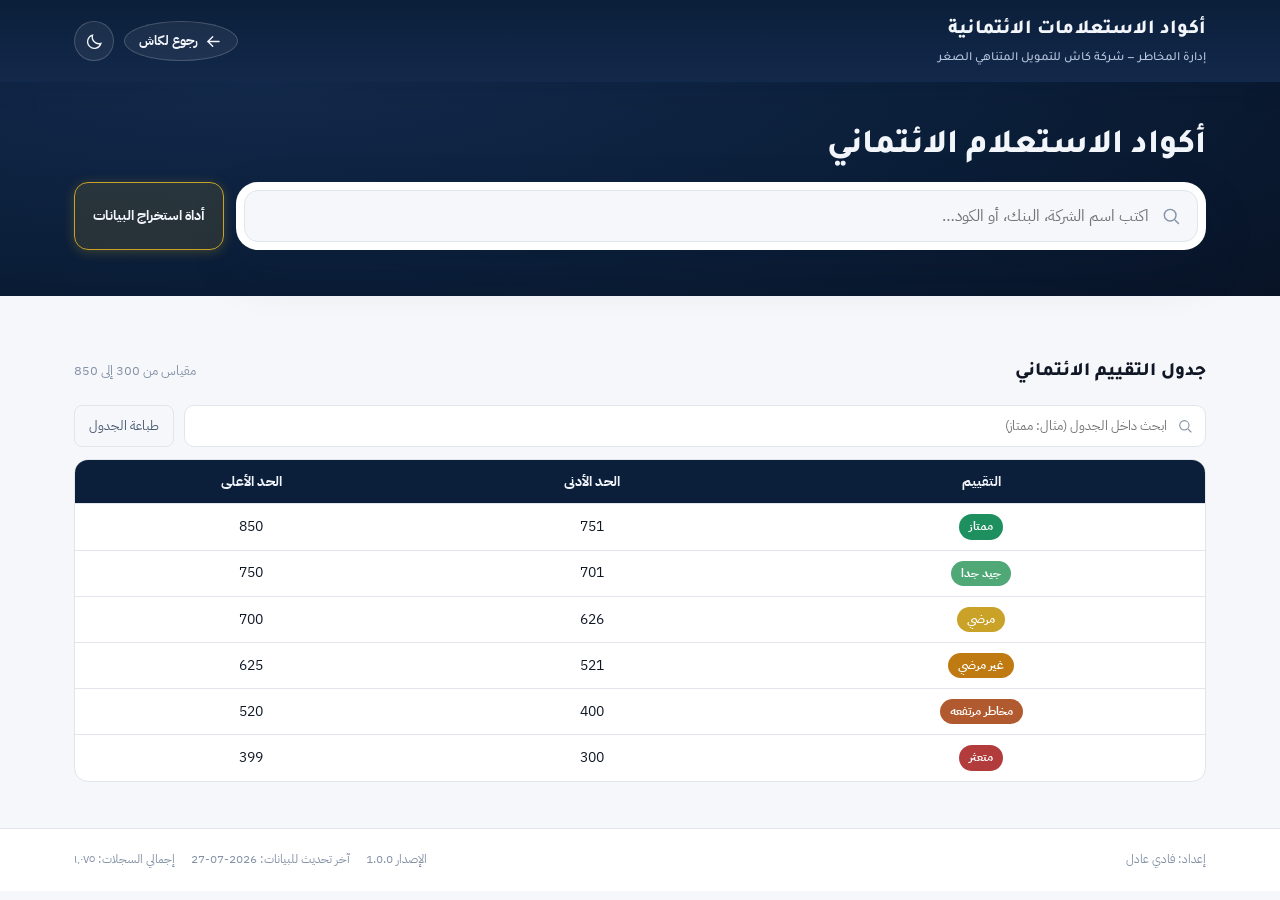
==== iscore/index.html @ 67516423 "Add files via upload" ====
<!DOCTYPE html>
<html lang="ar" dir="rtl">
<head>
<meta charset="UTF-8">
<meta name="viewport" content="width=device-width, initial-scale=1">
<title>أكواد الاستعلامات الائتمانية — إدارة المخاطر | كاش للتمويل متناهي الصغر</title>
<meta name="description" content="نظام مرجعي داخلي للبحث الفوري عن أكواد الاستعلام الائتماني للبنوك والشركات والمؤسسات المالية.">
<meta name="theme-color" content="#0b1f3a">
<link rel="manifest" href="manifest.json">
<link rel="icon" href="assets/icons/icon-192.png">
<link rel="apple-touch-icon" href="assets/icons/icon-192.png">
<link rel="preconnect" href="https://fonts.googleapis.com">
<link href="https://fonts.googleapis.com/css2?family=Tajawal:wght@700;800&family=IBM+Plex+Sans+Arabic:wght@400;500;600;700&display=swap" rel="stylesheet">
<link rel="stylesheet" href="assets/css/styles.css">
</head>
<body>

<header class="topbar">
  <div class="topbar-inner">
    <div class="brand">
      <span class="brand-title">أكواد الاستعلامات الائتمانية</span>
      <span class="brand-sub">إدارة المخاطر — شركة كاش للتمويل المتناهي الصغر</span>
    </div>
    <div class="topbar-actions">
      <a href="../index.html" class="icon-btn" id="back-to-cash" title="العودة إلى نظام كاش" aria-label="العودة إلى نظام كاش" style="width:auto;padding:0 14px;display:flex;align-items:center;gap:6px;text-decoration:none;font-size:13px;font-weight:700;color:inherit;white-space:nowrap">
        <svg viewBox="0 0 24 24" fill="none" stroke="currentColor" stroke-width="1.8" stroke-linecap="round" stroke-linejoin="round"><path d="M19 12H5"/><path d="M11 18l-6-6 6-6"/></svg>
        <span>رجوع لكاش</span>
      </a>
      <button class="icon-btn" id="theme-toggle" aria-label="تبديل الوضع الليلي/النهاري"></button>
    </div>
  </div>
</header>

<section class="hero">
  <div class="hero-inner">
    <h1>أكواد الاستعلام الائتماني</h1>

    <div style="display:flex;gap:12px;align-items:stretch;flex-wrap:wrap">
      <div class="search-shell" style="flex:1;min-width:260px">
        <div class="search-box">
          <svg viewBox="0 0 24 24" fill="none" stroke="currentColor" stroke-width="1.7"><circle cx="11" cy="11" r="7"/><path d="M21 21l-4-4" stroke-linecap="round"/></svg>
          <input id="search-input" type="text" placeholder="اكتب اسم الشركة، البنك، أو الكود…" autocomplete="off" aria-label="بحث">
        </div>
        <div class="search-meta" style="display:none">
          <span><b id="result-count">0</b> نتيجة · <span id="search-time">0</span> مللي ثانية</span>
        </div>
      </div>
      <a href="tools/extractor.html" class="extract-btn" style="display:flex;align-items:center;gap:8px;padding:0 18px;border-radius:14px;border:1px solid var(--gold-500);background:rgba(201,162,39,.14);color:#f2f5fa;text-decoration:none;font-weight:700;font-size:14px;white-space:nowrap;box-shadow:0 2px 12px rgba(201,162,39,.28)">أداة استخراج البيانات</a>
    </div>

    <div class="filters" id="category-chips" style="display:none"></div>
  </div>
</section>

<main class="container">

  <div style="display:none">
    <div id="total-records"></div>
    <div id="last-update"></div>
    <div class="history-row" id="history-row"></div>
    <button id="clear-history"></button>
  </div>

  <section class="section" id="results-section">
    <div class="results-list" id="results-list"></div>
  </section>

  <section class="section" id="rating-section">
    <div class="section-head">
      <h2>جدول التقييم الائتماني</h2>
      <span class="hint">مقياس من 300 إلى 850</span>
    </div>

    <div class="meter" style="margin-bottom:22px;display:none">
      <div class="meter-track" id="meter-track"></div>
      <div class="meter-scale" id="meter-scale"></div>
      <div class="meter-legend" id="meter-legend"></div>
    </div>

    <div class="table-tools">
      <div class="table-search">
        <svg viewBox="0 0 24 24" fill="none" stroke="currentColor" stroke-width="1.7"><circle cx="11" cy="11" r="7"/><path d="M21 21l-4-4" stroke-linecap="round"/></svg>
        <input id="rating-search" type="text" placeholder="ابحث داخل الجدول (مثال: ممتاز)">
      </div>
      <button class="mini-btn" onclick="window.print()" title="طباعة" style="padding:9px 14px">طباعة الجدول</button>
    </div>
    <div class="table-wrap">
      <table>
        <thead><tr><th>التقييم</th><th>الحد الأدنى</th><th>الحد الأعلى</th></tr></thead>
        <tbody id="rating-tbody"></tbody>
      </table>
    </div>
  </section>


</main>

<footer>
  <div class="container footer-inner">
    <span>إعداد: فادي عادل</span>
    <div class="footer-meta">
      <span>الإصدار <span id="footer-version">—</span></span>
      <span>آخر تحديث للبيانات: <span id="footer-updated">—</span></span>
      <span>إجمالي السجلات: <span id="footer-total">—</span></span>
    </div>
  </div>
</footer>

<div class="toast-stack" id="toast-stack"></div>
<div class="meter-tooltip" id="meter-tooltip"></div>

<script src="assets/js/app.js"></script>
</body>
</html>
---- iscore/assets/css/styles.css ----
/* ============================================================
   أكواد الاستعلامات الائتمانية — Design tokens
   ============================================================ */
:root{
  --navy-950:#070f1f;
  --navy-900:#0b1f3a;
  --navy-800:#13294b;
  --navy-700:#1d3a63;
  --navy-600:#2c527f;
  --gold-500:#c9a227;
  --gold-400:#e0bc4c;
  --gold-100:#f7ecc9;
  --ink:#0b1f3a;
  --paper:#f6f7fb;
  --paper-raised:#ffffff;
  --line:#e2e5ec;
  --text-1:#101826;
  --text-2:#4c5a70;
  --text-3:#8492a6;
  --ok:#1e8f5f;
  --warn:#c07a12;
  --danger:#b23b3b;
  --radius-sm:8px;
  --radius-md:14px;
  --radius-lg:22px;
  --shadow-1:0 1px 2px rgba(11,31,58,.06),0 1px 1px rgba(11,31,58,.04);
  --shadow-2:0 8px 24px rgba(11,31,58,.10);
  --shadow-3:0 20px 50px rgba(11,31,58,.16);
  --font-display:"Tajawal","Segoe UI",sans-serif;
  --font-body:"IBM Plex Sans Arabic","Segoe UI",sans-serif;
  --duration:180ms;
  color-scheme:light;
}
:root[data-theme="dark"]{
  --paper:#070f1f;
  --paper-raised:#0e1b32;
  --line:#1c2c47;
  --text-1:#eef1f7;
  --text-2:#a9b6cc;
  --text-3:#6d7d99;
  --shadow-1:0 1px 2px rgba(0,0,0,.35);
  --shadow-2:0 8px 24px rgba(0,0,0,.45);
  --shadow-3:0 20px 60px rgba(0,0,0,.55);
  color-scheme:dark;
}

*,*::before,*::after{box-sizing:border-box}
html{scroll-behavior:smooth}
body{
  margin:0;
  background:var(--paper);
  color:var(--text-1);
  font-family:var(--font-body);
  line-height:1.6;
  direction:rtl;
  transition:background var(--duration),color var(--duration);
}
h1,h2,h3,.brand,.stat-value{font-family:var(--font-display)}
button{font-family:inherit}
a{color:inherit}
.container{max-width:1180px;margin:0 auto;padding:0 24px}
:focus-visible{outline:2px solid var(--gold-500);outline-offset:2px;border-radius:4px}
::selection{background:var(--gold-100);color:var(--navy-900)}

/* ---------- top bar ---------- */
.topbar{
  position:sticky;top:0;z-index:40;
  background:linear-gradient(180deg,var(--navy-900),var(--navy-800));
  color:#f2f5fa;
  box-shadow:var(--shadow-2);
}
.topbar-inner{
  display:flex;align-items:center;gap:20px;
  padding:14px 24px;max-width:1180px;margin:0 auto;
}
.brand{display:flex;flex-direction:column;gap:2px;flex:1;min-width:0}
.brand-title{font-size:20px;font-weight:800;letter-spacing:.2px;white-space:nowrap;overflow:hidden;text-overflow:ellipsis}
.brand-sub{font-size:12.5px;color:#b9c6dc;font-weight:500}
.topbar-actions{display:flex;align-items:center;gap:10px}
.icon-btn{
  width:40px;height:40px;border-radius:50%;border:1px solid rgba(255,255,255,.18);
  background:rgba(255,255,255,.06);color:#f2f5fa;cursor:pointer;
  display:flex;align-items:center;justify-content:center;transition:background var(--duration),transform var(--duration);
}
.icon-btn:hover{background:rgba(255,255,255,.16);transform:translateY(-1px)}
.icon-btn svg{width:19px;height:19px}

/* ---------- hero / search ---------- */
.hero{
  background:radial-gradient(120% 180% at 20% 0%,var(--navy-800) 0%,var(--navy-900) 45%,var(--navy-950) 100%);
  color:#f2f5fa;padding:38px 0 46px;
}
.hero-inner{max-width:1180px;margin:0 auto;padding:0 24px}
.hero-eyebrow{
  display:inline-flex;align-items:center;gap:8px;
  font-size:12.5px;color:var(--gold-400);font-weight:700;letter-spacing:.4px;
  background:rgba(201,162,39,.1);border:1px solid rgba(201,162,39,.3);
  padding:5px 12px;border-radius:999px;margin-bottom:14px;
}
.hero h1{font-size:clamp(24px,3.4vw,34px);margin:0 0 8px;font-weight:800}
.hero p{margin:0 0 22px;color:#c3cee2;font-size:15px;max-width:640px}

.search-shell{
  background:var(--paper-raised);border-radius:var(--radius-lg);
  box-shadow:var(--shadow-3);padding:8px;
}
.search-box{
  display:flex;align-items:center;gap:10px;
  background:var(--paper);border:1px solid var(--line);border-radius:var(--radius-md);
  padding:12px 16px;transition:border-color var(--duration),box-shadow var(--duration);
}
.search-box:focus-within{border-color:var(--gold-500);box-shadow:0 0 0 4px rgba(201,162,39,.15)}
.search-box svg{width:20px;height:20px;color:var(--text-3);flex-shrink:0}
.search-box input{
  flex:1;border:0;background:transparent;font-size:16px;color:var(--text-1);
  font-family:var(--font-body);min-width:0;
}
.search-box input:focus{outline:none}
.kbd{
  font-size:11px;color:var(--text-3);border:1px solid var(--line);border-radius:6px;
  padding:2px 7px;background:var(--paper-raised);white-space:nowrap;font-family:monospace;
}
.search-meta{display:flex;justify-content:space-between;align-items:center;padding:10px 12px 2px;font-size:12.5px;color:var(--text-3)}
.search-meta b{color:var(--text-2)}

.filters{display:flex;flex-wrap:wrap;gap:8px;margin-top:16px}
.chip{
  border:1px solid rgba(255,255,255,.18);background:rgba(255,255,255,.05);color:#dbe3f0;
  padding:7px 14px;border-radius:999px;font-size:13px;cursor:pointer;
  transition:background var(--duration),border-color var(--duration),color var(--duration);
  font-weight:600;
}
.chip:hover{background:rgba(255,255,255,.12)}
.chip.active{background:var(--gold-500);border-color:var(--gold-500);color:var(--navy-950)}

/* ---------- stats ---------- */
.stats{display:grid;grid-template-columns:repeat(4,1fr);gap:14px;margin:-26px 0 30px;position:relative;z-index:5}
.stat-card{
  background:var(--paper-raised);border:1px solid var(--line);border-radius:var(--radius-md);
  padding:16px 18px;box-shadow:var(--shadow-1);
}
.stat-label{font-size:12px;color:var(--text-3);font-weight:600;margin-bottom:6px}
.stat-value{font-size:24px;font-weight:800;color:var(--navy-900)}
:root[data-theme="dark"] .stat-value{color:var(--gold-400)}

/* ---------- sections ---------- */
.section{padding:8px 0 46px}
.section-head{display:flex;align-items:baseline;justify-content:space-between;gap:12px;margin-bottom:16px;flex-wrap:wrap}
.section-head h2{font-size:19px;margin:0;font-weight:800}
.section-head .hint{font-size:13px;color:var(--text-3)}

/* ---------- results ---------- */
.results-list{display:flex;flex-direction:column;gap:10px}
.result-card{
  background:var(--paper-raised);border:1px solid var(--line);border-radius:var(--radius-md);
  padding:14px 16px;display:flex;align-items:center;gap:14px;box-shadow:var(--shadow-1);
  animation:rise 260ms ease both;
}
@keyframes rise{from{opacity:0;transform:translateY(6px)}to{opacity:1;transform:none}}
.result-badge{
  flex-shrink:0;width:46px;height:46px;border-radius:12px;
  background:linear-gradient(155deg,var(--navy-800),var(--navy-900));
  color:var(--gold-400);display:flex;align-items:center;justify-content:center;
  font-weight:800;font-size:13px;
}
.result-body{flex:1;min-width:0}
.result-name{font-size:15px;font-weight:700;color:var(--text-1);margin-bottom:3px}
.result-meta{display:flex;flex-wrap:wrap;gap:8px 14px;font-size:12.5px;color:var(--text-3)}
.result-code{font-family:"IBM Plex Sans Arabic",monospace;letter-spacing:.5px;color:var(--navy-700)}
:root[data-theme="dark"] .result-code{color:var(--gold-400)}
mark{background:var(--gold-100);color:var(--navy-950);padding:0 2px;border-radius:3px}
:root[data-theme="dark"] mark{background:rgba(224,188,76,.25);color:var(--gold-400)}
.result-actions{display:flex;gap:6px;flex-shrink:0}
.mini-btn{
  border:1px solid var(--line);background:var(--paper);color:var(--text-2);
  border-radius:8px;padding:7px 9px;cursor:pointer;display:flex;align-items:center;
  transition:background var(--duration),color var(--duration);
}
.mini-btn:hover{background:var(--navy-900);color:#fff;border-color:var(--navy-900)}
.mini-btn svg{width:15px;height:15px}

.empty-state{
  text-align:center;padding:56px 20px;color:var(--text-2);
  background:var(--paper-raised);border:1px dashed var(--line);border-radius:var(--radius-md);
}
.empty-state svg{width:52px;height:52px;color:var(--text-3);margin-bottom:12px}
.empty-state h3{margin:0 0 6px;font-size:16px;color:var(--text-1)}
.empty-state p{margin:0;font-size:13.5px}

/* ---------- history ---------- */
.history-row{display:flex;flex-wrap:wrap;gap:8px;align-items:center}
.history-chip{
  font-size:12.5px;background:var(--paper-raised);border:1px solid var(--line);
  padding:6px 12px;border-radius:999px;cursor:pointer;color:var(--text-2);
}
.history-chip:hover{border-color:var(--navy-700);color:var(--navy-700)}
.text-btn{background:none;border:0;color:var(--danger);font-size:12.5px;cursor:pointer;font-weight:600}

/* ---------- credit meter (signature element) ---------- */
.meter{
  background:var(--paper-raised);border:1px solid var(--line);border-radius:var(--radius-lg);
  padding:26px 22px 20px;box-shadow:var(--shadow-1);
}
.meter-track{display:flex;height:54px;border-radius:12px;overflow:hidden;box-shadow:inset 0 0 0 1px var(--line)}
.meter-band{
  position:relative;display:flex;align-items:center;justify-content:center;
  color:#fff;font-size:12.5px;font-weight:700;cursor:default;
  transition:filter var(--duration),flex-grow 240ms ease;
}
.meter-band:hover{filter:brightness(1.08)}
.meter-scale{display:flex;justify-content:space-between;font-size:11px;color:var(--text-3);margin-top:6px;font-family:monospace}
.meter-legend{display:flex;flex-wrap:wrap;gap:16px;margin-top:18px}
.legend-item{display:flex;align-items:center;gap:8px;font-size:12.5px;color:var(--text-2)}
.legend-dot{width:10px;height:10px;border-radius:3px;flex-shrink:0}
.meter-tooltip{
  position:fixed;background:var(--navy-950);color:#fff;padding:8px 12px;border-radius:8px;
  font-size:12.5px;pointer-events:none;box-shadow:var(--shadow-2);z-index:60;opacity:0;transition:opacity 120ms;
  white-space:nowrap;
}
.meter-tooltip.show{opacity:1}

/* ---------- rating table ---------- */
.table-tools{display:flex;gap:10px;margin-bottom:12px;flex-wrap:wrap}
.table-search{
  flex:1;min-width:200px;display:flex;align-items:center;gap:8px;
  border:1px solid var(--line);border-radius:10px;padding:9px 12px;background:var(--paper-raised);
}
.table-search input{border:0;background:transparent;flex:1;font-family:var(--font-body);color:var(--text-1)}
.table-search input:focus{outline:none}
.table-search svg{width:16px;height:16px;color:var(--text-3)}
.table-wrap{
  border:1px solid var(--line);border-radius:var(--radius-md);overflow:auto;max-height:420px;
  background:var(--paper-raised);
}
table{width:100%;border-collapse:collapse;font-size:13.5px}
thead th{
  position:sticky;top:0;background:var(--navy-900);color:#f0f3f9;text-align:center;
  padding:11px 10px;font-weight:700;z-index:2;
}
tbody td{padding:10px;text-align:center;border-top:1px solid var(--line);color:var(--text-1)}
tbody tr:hover{background:var(--paper)}
.rating-pill{padding:3px 10px;border-radius:999px;font-size:12px;font-weight:700;color:#fff;display:inline-block}

/* ---------- about ---------- */
.about-card{
  background:var(--paper-raised);border:1px solid var(--line);border-radius:var(--radius-lg);
  padding:26px;box-shadow:var(--shadow-1);display:grid;grid-template-columns:1fr 1fr;gap:26px;
}
.about-card p{color:var(--text-2);font-size:14px;margin:0 0 10px}
.about-list{list-style:none;margin:0;padding:0;display:flex;flex-direction:column;gap:10px}
.about-list li{display:flex;gap:10px;align-items:flex-start;font-size:13.5px;color:var(--text-2)}
.about-list svg{width:17px;height:17px;color:var(--gold-500);flex-shrink:0;margin-top:2px}

/* ---------- footer ---------- */
footer{border-top:1px solid var(--line);padding:22px 0;background:var(--paper-raised)}
.footer-inner{display:flex;justify-content:space-between;align-items:center;flex-wrap:wrap;gap:8px;font-size:11.5px;color:var(--text-3)}
.footer-meta{display:flex;gap:16px;flex-wrap:wrap}

/* ---------- toast ---------- */
.toast-stack{position:fixed;bottom:22px;left:22px;z-index:100;display:flex;flex-direction:column;gap:8px}
.toast{
  background:var(--navy-950);color:#fff;padding:11px 18px;border-radius:10px;font-size:13px;
  box-shadow:var(--shadow-3);display:flex;align-items:center;gap:8px;animation:toast-in 220ms ease;
}
.toast svg{width:16px;height:16px;color:var(--gold-400)}
@keyframes toast-in{from{opacity:0;transform:translateY(8px)}to{opacity:1;transform:none}}

/* ---------- utility ---------- */
.sr-only{position:absolute;width:1px;height:1px;overflow:hidden;clip:rect(0,0,0,0);white-space:nowrap}
@media print{
  .topbar,.hero,.stats,.section:not(#rating-section),footer,.toast-stack{display:none!important}
}

@media (max-width:860px){
  .stats{grid-template-columns:repeat(2,1fr)}
  .about-card{grid-template-columns:1fr}
}
@media (max-width:640px){
  .brand-title{font-size:17px}
  .hero h1{font-size:22px}
  .stats{grid-template-columns:1fr 1fr}
  .result-card{flex-wrap:wrap}
  .extract-btn{width:100%;min-height:50px;justify-content:center;font-size:15px!important}
}
@media (prefers-reduced-motion:reduce){
  *{animation:none!important;transition:none!important}
}
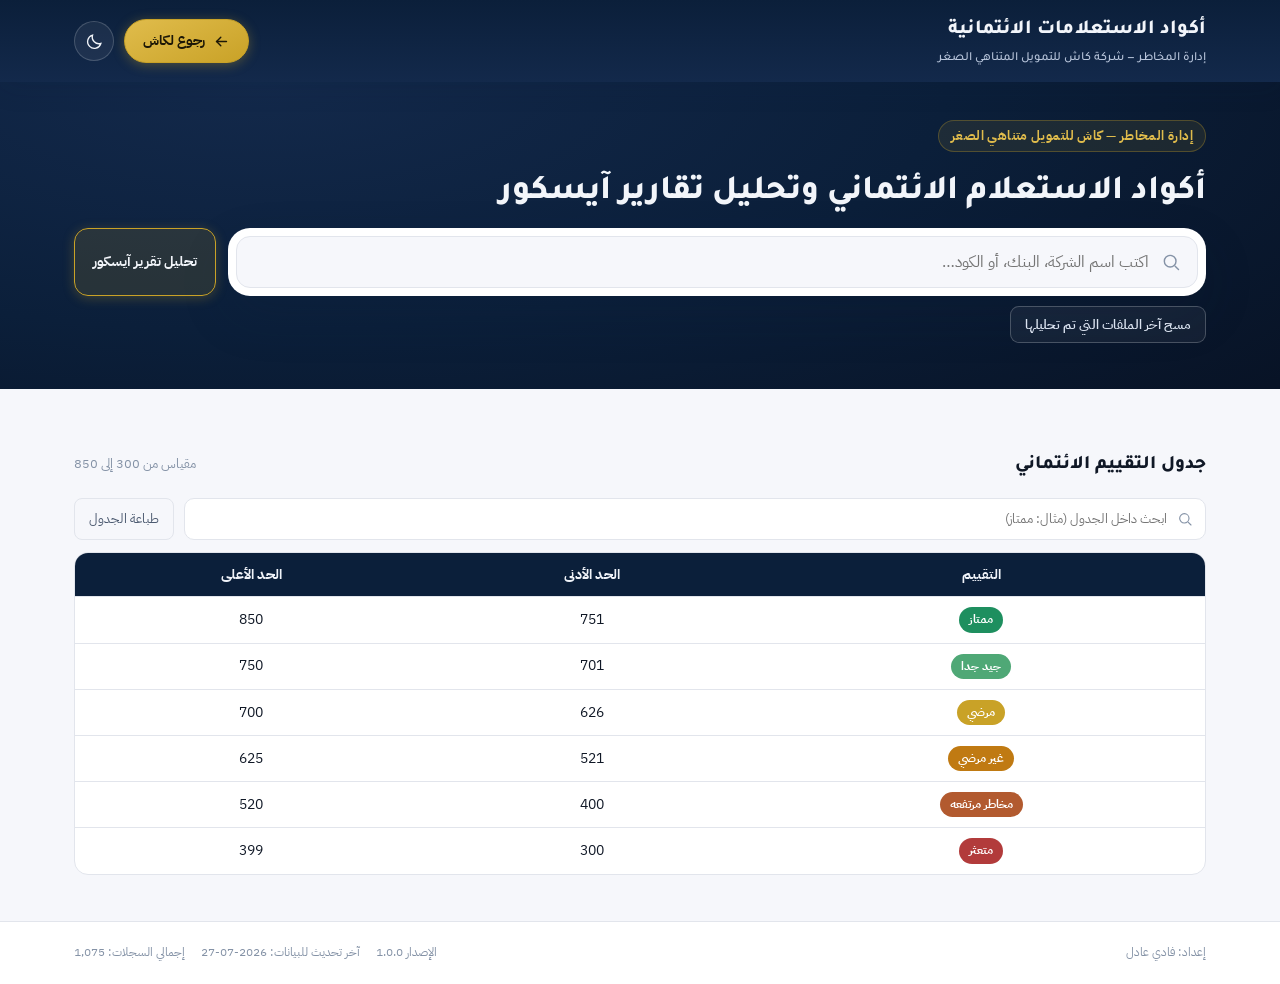
==== commit 38ad37f1: "Add files via upload" ====
--- a/iscore/index.html
+++ b/iscore/index.html
@@ -10,6 +10,7 @@
 <link rel="icon" href="assets/icons/icon-192.png">
 <link rel="apple-touch-icon" href="assets/icons/icon-192.png">
 <link rel="preconnect" href="https://fonts.googleapis.com">
+<link rel="preconnect" href="https://fonts.gstatic.com" crossorigin>
 <link href="https://fonts.googleapis.com/css2?family=Tajawal:wght@700;800&family=IBM+Plex+Sans+Arabic:wght@400;500;600;700&display=swap" rel="stylesheet">
 <link rel="stylesheet" href="assets/css/styles.css">
 </head>
@@ -22,8 +23,8 @@
       <span class="brand-sub">إدارة المخاطر — شركة كاش للتمويل المتناهي الصغر</span>
     </div>
     <div class="topbar-actions">
-      <a href="../index.html" class="icon-btn" id="back-to-cash" title="العودة إلى نظام كاش" aria-label="العودة إلى نظام كاش" style="width:auto;padding:0 14px;display:flex;align-items:center;gap:6px;text-decoration:none;font-size:13px;font-weight:700;color:inherit;white-space:nowrap">
-        <svg viewBox="0 0 24 24" fill="none" stroke="currentColor" stroke-width="1.8" stroke-linecap="round" stroke-linejoin="round"><path d="M19 12H5"/><path d="M11 18l-6-6 6-6"/></svg>
+      <a href="../index.html" class="back-to-cash-btn" id="back-to-cash" title="العودة إلى نظام كاش" aria-label="العودة إلى نظام كاش">
+        <svg viewBox="0 0 24 24" fill="none" stroke="currentColor" stroke-width="2" stroke-linecap="round" stroke-linejoin="round"><path d="M19 12H5"/><path d="M11 18l-6-6 6-6"/></svg>
         <span>رجوع لكاش</span>
       </a>
       <button class="icon-btn" id="theme-toggle" aria-label="تبديل الوضع الليلي/النهاري"></button>
@@ -33,7 +34,8 @@
 
 <section class="hero">
   <div class="hero-inner">
-    <h1>أكواد الاستعلام الائتماني</h1>
+    <span class="hero-eyebrow">إدارة المخاطر — كاش للتمويل متناهي الصغر</span>
+    <h1>أكواد الاستعلام الائتماني وتحليل تقارير آيسكور</h1>
 
     <div style="display:flex;gap:12px;align-items:stretch;flex-wrap:wrap">
       <div class="search-shell" style="flex:1;min-width:260px">
@@ -45,7 +47,10 @@
           <span><b id="result-count">0</b> نتيجة · <span id="search-time">0</span> مللي ثانية</span>
         </div>
       </div>
-      <a href="tools/extractor.html" class="extract-btn" style="display:flex;align-items:center;gap:8px;padding:0 18px;border-radius:14px;border:1px solid var(--gold-500);background:rgba(201,162,39,.14);color:#f2f5fa;text-decoration:none;font-weight:700;font-size:14px;white-space:nowrap;box-shadow:0 2px 12px rgba(201,162,39,.28)">أداة استخراج البيانات</a>
+      <a href="tools/extractor.html" class="extract-btn" style="display:flex;align-items:center;gap:8px;padding:0 18px;border-radius:14px;border:1px solid var(--gold-500);background:rgba(201,162,39,.14);color:#f2f5fa;text-decoration:none;font-weight:700;font-size:14px;white-space:nowrap;box-shadow:0 2px 12px rgba(201,162,39,.28)">تحليل تقرير آيسكور</a>
+    </div>
+    <div style="margin-top:10px">
+      <button type="button" class="clear-history-btn" id="clear-history-btn">مسح آخر الملفات التي تم تحليلها</button>
     </div>
 
     <div class="filters" id="category-chips" style="display:none"></div>
@@ -109,6 +114,7 @@
 <div class="toast-stack" id="toast-stack"></div>
 <div class="meter-tooltip" id="meter-tooltip"></div>
 
+<script src="assets/js/history-db.js"></script>
 <script src="assets/js/app.js"></script>
 </body>
 </html>
--- a/iscore/assets/css/styles.css
+++ b/iscore/assets/css/styles.css
@@ -85,6 +85,31 @@
 .icon-btn:hover{background:rgba(255,255,255,.16);transform:translateY(-1px)}
 .icon-btn svg{width:19px;height:19px}
 
+/* ---------- back-to-cash button (high-visibility nav action) ---------- */
+.back-to-cash-btn{
+  display:flex;align-items:center;gap:8px;
+  padding:10px 18px;border-radius:999px;
+  background:linear-gradient(155deg,var(--gold-400),var(--gold-500));
+  color:#1c1706;text-decoration:none;font-weight:800;font-size:13.5px;white-space:nowrap;
+  border:1px solid var(--gold-500);
+  box-shadow:0 2px 12px rgba(201,162,39,.35);
+  transition:transform var(--duration),box-shadow var(--duration),filter var(--duration);
+}
+.back-to-cash-btn svg{width:17px;height:17px;stroke:#1c1706;flex-shrink:0}
+.back-to-cash-btn:hover{transform:translateY(-1px);box-shadow:0 4px 16px rgba(201,162,39,.45);filter:brightness(1.04)}
+.back-to-cash-btn:active{transform:translateY(0)}
+@media (max-width:640px){
+  .back-to-cash-btn{padding:11px 16px;font-size:13px}
+}
+
+/* ---------- clear-history button (hero, dark background) ---------- */
+.clear-history-btn{
+  border:1px solid rgba(255,255,255,.22);background:rgba(255,255,255,.05);
+  color:#dbe3f0;border-radius:9px;padding:8px 14px;cursor:pointer;
+  font-size:12.5px;font-weight:600;transition:background var(--duration),color var(--duration),border-color var(--duration);
+}
+.clear-history-btn:hover{background:rgba(255,255,255,.12);color:#fff;border-color:rgba(255,255,255,.35)}
+
 /* ---------- hero / search ---------- */
 .hero{
   background:radial-gradient(120% 180% at 20% 0%,var(--navy-800) 0%,var(--navy-900) 45%,var(--navy-950) 100%);
@@ -148,6 +173,36 @@
 .section-head{display:flex;align-items:baseline;justify-content:space-between;gap:12px;margin-bottom:16px;flex-wrap:wrap}
 .section-head h2{font-size:19px;margin:0;font-weight:800}
 .section-head .hint{font-size:13px;color:var(--text-3)}
+
+/* ---------- hub cards (home page) ---------- */
+.hub-grid{display:grid;grid-template-columns:repeat(3,1fr);gap:16px;margin-top:6px}
+.hub-card{
+  display:block;background:var(--paper-raised);border:1px solid var(--line);border-radius:var(--radius-lg);
+  padding:20px 20px 18px;box-shadow:var(--shadow-1);text-decoration:none;color:inherit;
+  transition:transform var(--duration),box-shadow var(--duration),border-color var(--duration);
+}
+.hub-card:hover{transform:translateY(-2px);box-shadow:var(--shadow-2);border-color:var(--navy-700)}
+.hub-card-icon{
+  width:42px;height:42px;border-radius:12px;display:flex;align-items:center;justify-content:center;
+  background:linear-gradient(155deg,var(--navy-800),var(--navy-900));color:#dbe3f0;margin-bottom:12px;
+}
+.hub-card-icon svg{width:20px;height:20px}
+.hub-card-icon.gold{background:linear-gradient(155deg,var(--gold-400),var(--gold-500));color:#1c1706}
+.hub-card-title{font-size:15.5px;font-weight:800;margin-bottom:5px;color:var(--text-1)}
+.hub-card-desc{font-size:12.8px;color:var(--text-2);line-height:1.55}
+
+/* ---------- recent analyzed files (home page) ---------- */
+.recent-files{display:grid;grid-template-columns:repeat(auto-fill,minmax(240px,1fr));gap:12px}
+.recent-file-card{
+  display:block;background:var(--paper-raised);border:1px solid var(--line);border-radius:var(--radius-md);
+  padding:14px 16px;text-decoration:none;color:inherit;box-shadow:var(--shadow-1);
+  transition:border-color var(--duration),transform var(--duration);
+}
+.recent-file-card:hover{border-color:var(--navy-700);transform:translateY(-1px)}
+.recent-file-top{display:flex;justify-content:space-between;align-items:center;gap:8px;margin-bottom:6px}
+.recent-file-name{font-size:13.5px;font-weight:700;color:var(--text-1);overflow:hidden;text-overflow:ellipsis;white-space:nowrap}
+.recent-file-meta{display:flex;flex-wrap:wrap;gap:8px 12px;font-size:11.5px;color:var(--text-3)}
+.badge-status{padding:2px 9px;border-radius:999px;font-size:11px;font-weight:700;color:#fff;display:inline-block;flex-shrink:0}
 
 /* ---------- results ---------- */
 .results-list{display:flex;flex-direction:column;gap:10px}
@@ -274,6 +329,7 @@
 @media (max-width:860px){
   .stats{grid-template-columns:repeat(2,1fr)}
   .about-card{grid-template-columns:1fr}
+  .hub-grid{grid-template-columns:1fr 1fr}
 }
 @media (max-width:640px){
   .brand-title{font-size:17px}
@@ -281,6 +337,8 @@
   .stats{grid-template-columns:1fr 1fr}
   .result-card{flex-wrap:wrap}
   .extract-btn{width:100%;min-height:50px;justify-content:center;font-size:15px!important}
+  .hub-grid{grid-template-columns:1fr}
+  .recent-files{grid-template-columns:1fr}
 }
 @media (prefers-reduced-motion:reduce){
   *{animation:none!important;transition:none!important}
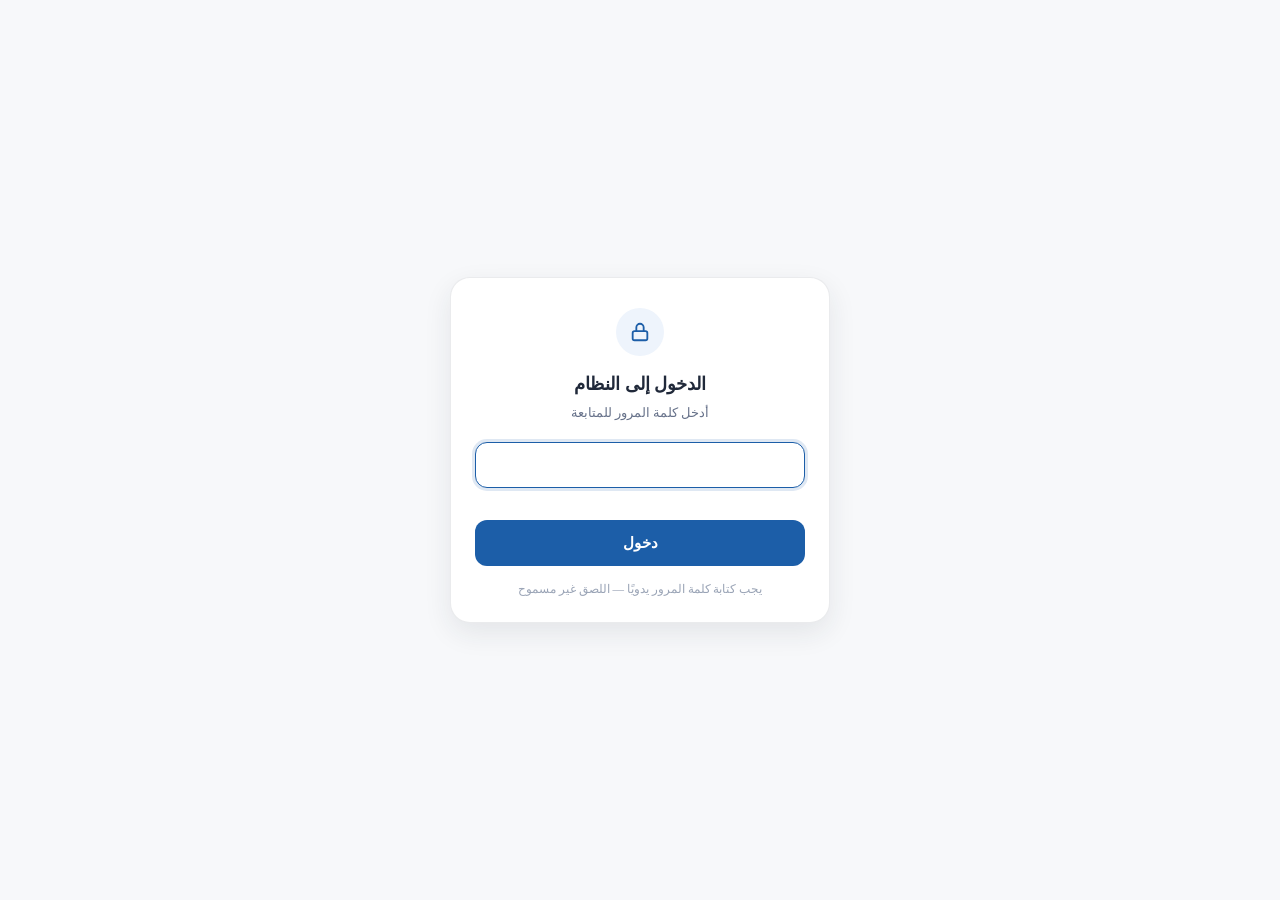
==== commit 7280b1a1: "Add files via upload" ====
--- a/iscore/index.html
+++ b/iscore/index.html
@@ -3,6 +3,164 @@
 <head>
 <meta charset="UTF-8">
 <meta name="viewport" content="width=device-width, initial-scale=1">
+<script>
+/* Password gate - runs first; the page below only loads once a valid 24h session exists. */
+(function () {
+  var KEY = 'cashGateSession', DAY = 864e5, SALT = 'cash-gate|v1', N = 20000, PW = 'eb8ecdde5bc7635c9dd939739b64b05f3d01dc08b724b548a5a0980d8d69c4eb';
+  var K = [], H = [];
+  (function () {
+    var p = 2, c = 0, i;
+    function f(x) { return (x - Math.floor(x)) * 4294967296 | 0; }
+    for (; c < 64; p++) {
+      for (i = 2; i * i <= p; i++) if (p % i === 0) break;
+      if (i * i > p) { if (c < 8) H[c] = f(Math.pow(p, .5)); K[c++] = f(Math.pow(p, 1 / 3)); }
+    }
+  })();
+  function r(x, s) { return (x >>> s) | (x << (32 - s)); }
+  function sha(m) {
+    var b = new TextEncoder().encode(m), l = b.length, n = ((l + 9 + 63) >> 6) << 6, d = new Uint8Array(n);
+    d.set(b); d[l] = 128;
+    var v = new DataView(d.buffer); v.setUint32(n - 8, l >>> 29); v.setUint32(n - 4, l << 3);
+    var h = H.slice(), w = [], i, j, o;
+    for (o = 0; o < n; o += 64) {
+      for (i = 0; i < 16; i++) w[i] = v.getInt32(o + i * 4);
+      for (i = 16; i < 64; i++) {
+        var s0 = r(w[i - 15], 7) ^ r(w[i - 15], 18) ^ (w[i - 15] >>> 3), s1 = r(w[i - 2], 17) ^ r(w[i - 2], 19) ^ (w[i - 2] >>> 10);
+        w[i] = (w[i - 16] + s0 + w[i - 7] + s1) | 0;
+      }
+      var a = h[0], b1 = h[1], c1 = h[2], d1 = h[3], e = h[4], f1 = h[5], g = h[6], k = h[7], t1, t2;
+      for (i = 0; i < 64; i++) {
+        t1 = (k + (r(e, 6) ^ r(e, 11) ^ r(e, 25)) + ((e & f1) ^ (~e & g)) + K[i] + w[i]) | 0;
+        t2 = ((r(a, 2) ^ r(a, 13) ^ r(a, 22)) + ((a & b1) ^ (a & c1) ^ (b1 & c1))) | 0;
+        k = g; g = f1; f1 = e; e = (d1 + t1) | 0; d1 = c1; c1 = b1; b1 = a; a = (t1 + t2) | 0;
+      }
+      h[0] = (h[0] + a) | 0; h[1] = (h[1] + b1) | 0; h[2] = (h[2] + c1) | 0; h[3] = (h[3] + d1) | 0;
+      h[4] = (h[4] + e) | 0; h[5] = (h[5] + f1) | 0; h[6] = (h[6] + g) | 0; h[7] = (h[7] + k) | 0;
+    }
+    var out = '';
+    for (j = 0; j < 8; j++) out += ('0000000' + (h[j] >>> 0).toString(16)).slice(-8);
+    return out;
+  }
+  function derive(p) {
+    var x = sha(SALT + '|' + p), i;
+    for (i = 0; i < N; i++) x = sha(x + '|' + SALT + '|' + p);
+    return x;
+  }
+  function tok(t) { return sha(t + '|' + PW); }
+
+  // Returns the time the session was issued if it is still valid (< 24h old), otherwise 0.
+  function auth() {
+    try {
+      var s = localStorage.getItem(KEY) || '', i = s.indexOf(':'), t = +s.slice(0, i), n = Date.now();
+      return i > 0 && t > 0 && n - t < DAY && t - n < 3e5 && s.slice(i + 1) === tok(t) ? t : 0;
+    } catch (e) { return 0; }
+  }
+  function save() {
+    var t = Date.now();
+    try { localStorage.setItem(KEY, t + ':' + tok(t)); } catch (e) {}
+    return auth();
+  }
+
+  var on = 0;
+  function gate(live) {
+    if (on) return;
+    on = 1;
+    var d = document, css = d.createElement('style'), box = d.createElement('div');
+    css.textContent =
+      'html{overflow:hidden!important}' +
+      'body>*:not(#cashGate),body>*:not(#cashGate) *{visibility:hidden!important}' +
+      '#cashGate{position:fixed;top:0;right:0;bottom:0;left:0;z-index:2147483647;display:flex;align-items:center;justify-content:center;padding:20px;overflow:auto;background:#F7F8FA;color:#20293A;direction:rtl;font-family:"Times New Roman",Times,serif;font-size:15px;line-height:1.6;visibility:visible!important}' +
+      '#cashGate *{box-sizing:border-box;margin:0}' +
+      '#cashGate .cg{width:100%;max-width:380px;background:#fff;border:1px solid rgba(28,42,58,.09);border-radius:20px;padding:30px 24px 24px;text-align:center;box-shadow:0 10px 28px rgba(28,42,58,.09)}' +
+      '#cashGate .cg-i{width:48px;height:48px;margin:0 auto 14px;border-radius:50%;background:#EEF4FC;display:flex;align-items:center;justify-content:center}' +
+      '#cashGate h1{font-size:18px;font-weight:700;margin-bottom:4px}' +
+      '#cashGate p{font-size:13px;color:#67728A}' +
+      '#cashGate input{display:block;width:100%;height:46px;margin:18px 0 6px;padding:0 14px;border:1px solid rgba(28,42,58,.16);border-radius:12px;background:#fff;color:#20293A;font:16px "Times New Roman",Times,serif;text-align:center;direction:ltr;outline:0}' +
+      '#cashGate input:focus{border-color:#1C5EA8;box-shadow:0 0 0 3px rgba(28,94,168,.14)}' +
+      '#cashGate .cg-e{min-height:22px;font-size:13px;color:#C24545}' +
+      '#cashGate button{width:100%;height:46px;margin-top:4px;border:0;border-radius:12px;background:#1C5EA8;color:#fff;font:700 15px "Times New Roman",Times,serif;cursor:pointer}' +
+      '#cashGate button:hover{background:#164A85}' +
+      '#cashGate small{display:block;margin-top:14px;font-size:11.5px;color:#9AA4B6}';
+    box.id = 'cashGate';
+    box.setAttribute('role', 'dialog');
+    box.setAttribute('aria-modal', 'true');
+    box.innerHTML =
+      '<div class="cg"><div class="cg-i"><svg width="22" height="22" viewBox="0 0 24 24" fill="none" stroke="#1C5EA8" stroke-width="2" stroke-linecap="round" stroke-linejoin="round"><rect x="4" y="11" width="16" height="10" rx="2"/><path d="M8 11V7a4 4 0 0 1 8 0v4"/></svg></div>' +
+      '<h1>الدخول إلى النظام</h1>' +
+      '<p>أدخل كلمة المرور للمتابعة</p>' +
+      '<input type="password" autocomplete="off" autocapitalize="off" autocorrect="off" spellcheck="false" maxlength="64" data-lpignore="true" data-1p-ignore="true" data-bwignore="true" aria-label="كلمة المرور">' +
+      '<div class="cg-e" role="alert"></div>' +
+      '<button type="button">دخول</button>' +
+      '<small>يجب كتابة كلمة المرور يدويًا — اللصق غير مسموح</small></div>';
+
+    var inp = box.getElementsByTagName('input')[0], err = box.querySelector('.cg-e'), btn = box.getElementsByTagName('button')[0];
+    function note(m) { err.textContent = m; }
+    var NOPASTE = 'اللصق غير مسموح — اكتب كلمة المرور يدويًا';
+
+    // Manual typing only: block every clipboard / drag-drop way of getting text into the field.
+    function stop(e) { e.preventDefault(); note(NOPASTE); }
+    inp.addEventListener('paste', stop);
+    inp.addEventListener('drop', stop);
+    inp.addEventListener('dragover', function (e) { e.preventDefault(); });
+    inp.addEventListener('contextmenu', function (e) { e.preventDefault(); });
+    inp.addEventListener('beforeinput', function (e) {
+      if (/^insertFrom/.test(e.inputType || '')) stop(e);
+    });
+    inp.addEventListener('input', function (e) {
+      var t = e.inputType || '';
+      if (/^insertFrom/.test(t) || (t === 'insertText' && e.data && e.data.length > 1)) { inp.value = ''; note(NOPASTE); }
+    });
+    inp.addEventListener('keydown', function (e) {
+      var k = (e.key || '').toLowerCase();
+      if (((e.ctrlKey || e.metaKey) && (k === 'v' || e.code === 'KeyV')) ||
+          (e.shiftKey && (k === 'insert' || e.code === 'Insert')) || k === 'paste') { stop(e); return; }
+      if (e.key === 'Enter') { e.preventDefault(); go(); }
+    });
+
+    function go() {
+      var ok = derive(inp.value) === PW;
+      inp.value = '';
+      if (ok && save()) {
+        if (live) { css.parentNode.removeChild(css); box.parentNode.removeChild(box); on = 0; watch(); }
+        else location.reload();
+        return;
+      }
+      note(ok ? 'تعذّر حفظ الجلسة على هذا المتصفح'
+              : 'كلمة المرور غير صحيحة');
+      inp.focus();
+    }
+    btn.addEventListener('click', go);
+
+    function mount() {
+      if (!live) d.title = 'تسجيل الدخول';
+      d.head.appendChild(css);
+      d.body.appendChild(box);
+      setTimeout(function () { inp.focus(); }, 0);
+    }
+    if (live) mount();
+    else {
+      // Swallow the rest of the document as inert text so none of the page (or its scripts) loads before login.
+      d.write('<plaintext style="display:none">');
+      d.addEventListener('DOMContentLoaded', mount);
+    }
+  }
+
+  // Re-lock an already-open page once the 24h window has passed (timer, tab refocus, back/forward restore).
+  function watch() {
+    var t = auth();
+    if (t) setTimeout(function () { if (auth()) watch(); else gate(1); }, t + DAY - Date.now() + 50);
+  }
+  function chk() { if (!auth() && document.body) gate(1); }
+
+  if (auth()) {
+    watch();
+    addEventListener('pageshow', chk);
+    document.addEventListener('visibilitychange', chk);
+  } else {
+    gate(0);
+  }
+})();
+</script>
 <title>أكواد الاستعلامات الائتمانية — إدارة المخاطر | كاش للتمويل متناهي الصغر</title>
 <meta name="description" content="نظام مرجعي داخلي للبحث الفوري عن أكواد الاستعلام الائتماني للبنوك والشركات والمؤسسات المالية.">
 <meta name="theme-color" content="#0b1f3a">
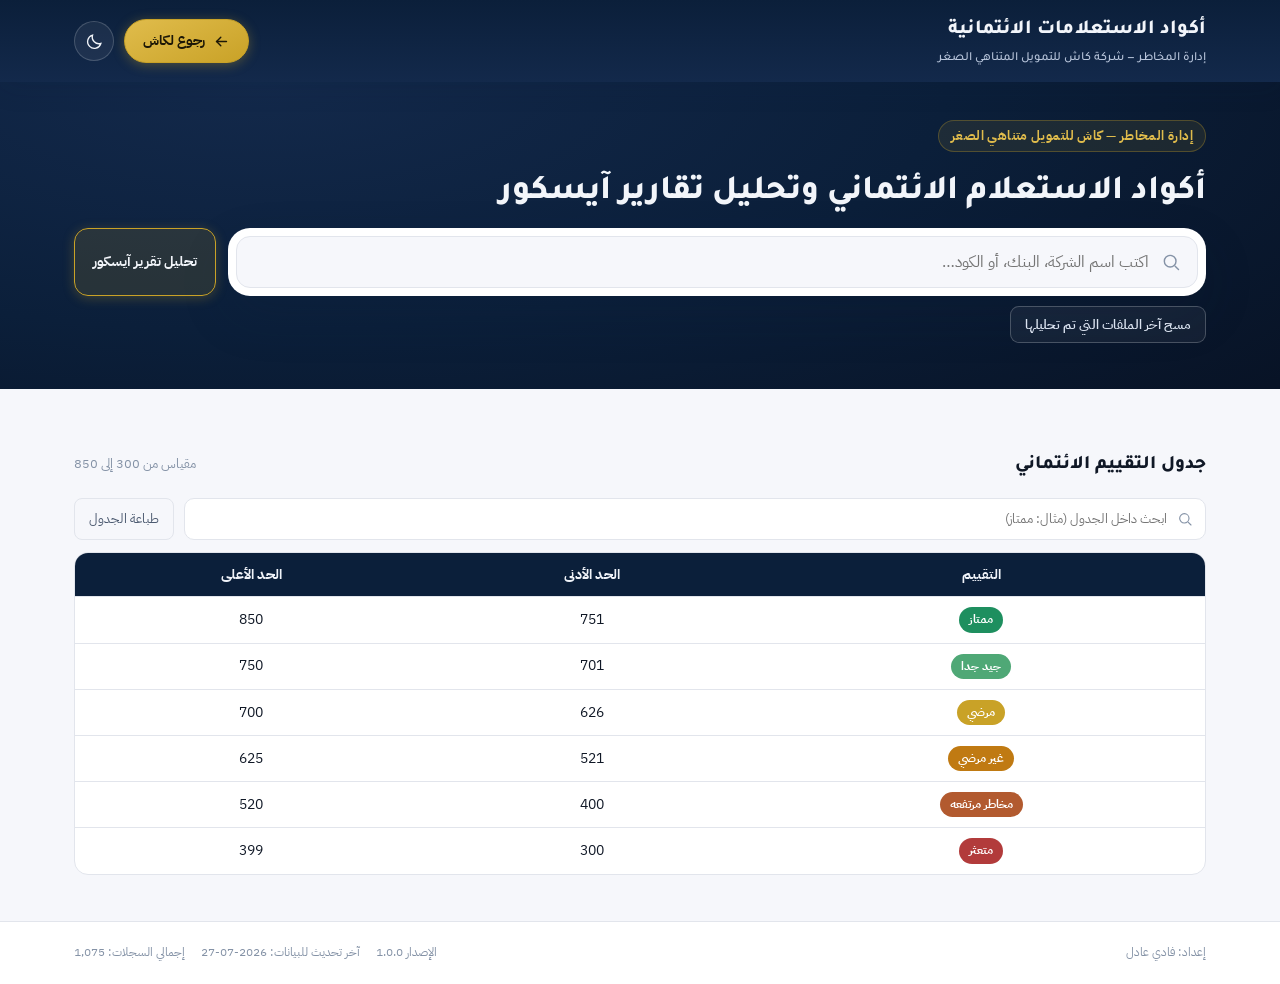
==== commit 525d07cd: "Add files via upload" ====
--- a/iscore/index.html
+++ b/iscore/index.html
@@ -3,164 +3,7 @@
 <head>
 <meta charset="UTF-8">
 <meta name="viewport" content="width=device-width, initial-scale=1">
-<script>
-/* Password gate - runs first; the page below only loads once a valid 24h session exists. */
-(function () {
-  var KEY = 'cashGateSession', DAY = 864e5, SALT = 'cash-gate|v1', N = 20000, PW = 'eb8ecdde5bc7635c9dd939739b64b05f3d01dc08b724b548a5a0980d8d69c4eb';
-  var K = [], H = [];
-  (function () {
-    var p = 2, c = 0, i;
-    function f(x) { return (x - Math.floor(x)) * 4294967296 | 0; }
-    for (; c < 64; p++) {
-      for (i = 2; i * i <= p; i++) if (p % i === 0) break;
-      if (i * i > p) { if (c < 8) H[c] = f(Math.pow(p, .5)); K[c++] = f(Math.pow(p, 1 / 3)); }
-    }
-  })();
-  function r(x, s) { return (x >>> s) | (x << (32 - s)); }
-  function sha(m) {
-    var b = new TextEncoder().encode(m), l = b.length, n = ((l + 9 + 63) >> 6) << 6, d = new Uint8Array(n);
-    d.set(b); d[l] = 128;
-    var v = new DataView(d.buffer); v.setUint32(n - 8, l >>> 29); v.setUint32(n - 4, l << 3);
-    var h = H.slice(), w = [], i, j, o;
-    for (o = 0; o < n; o += 64) {
-      for (i = 0; i < 16; i++) w[i] = v.getInt32(o + i * 4);
-      for (i = 16; i < 64; i++) {
-        var s0 = r(w[i - 15], 7) ^ r(w[i - 15], 18) ^ (w[i - 15] >>> 3), s1 = r(w[i - 2], 17) ^ r(w[i - 2], 19) ^ (w[i - 2] >>> 10);
-        w[i] = (w[i - 16] + s0 + w[i - 7] + s1) | 0;
-      }
-      var a = h[0], b1 = h[1], c1 = h[2], d1 = h[3], e = h[4], f1 = h[5], g = h[6], k = h[7], t1, t2;
-      for (i = 0; i < 64; i++) {
-        t1 = (k + (r(e, 6) ^ r(e, 11) ^ r(e, 25)) + ((e & f1) ^ (~e & g)) + K[i] + w[i]) | 0;
-        t2 = ((r(a, 2) ^ r(a, 13) ^ r(a, 22)) + ((a & b1) ^ (a & c1) ^ (b1 & c1))) | 0;
-        k = g; g = f1; f1 = e; e = (d1 + t1) | 0; d1 = c1; c1 = b1; b1 = a; a = (t1 + t2) | 0;
-      }
-      h[0] = (h[0] + a) | 0; h[1] = (h[1] + b1) | 0; h[2] = (h[2] + c1) | 0; h[3] = (h[3] + d1) | 0;
-      h[4] = (h[4] + e) | 0; h[5] = (h[5] + f1) | 0; h[6] = (h[6] + g) | 0; h[7] = (h[7] + k) | 0;
-    }
-    var out = '';
-    for (j = 0; j < 8; j++) out += ('0000000' + (h[j] >>> 0).toString(16)).slice(-8);
-    return out;
-  }
-  function derive(p) {
-    var x = sha(SALT + '|' + p), i;
-    for (i = 0; i < N; i++) x = sha(x + '|' + SALT + '|' + p);
-    return x;
-  }
-  function tok(t) { return sha(t + '|' + PW); }
-
-  // Returns the time the session was issued if it is still valid (< 24h old), otherwise 0.
-  function auth() {
-    try {
-      var s = localStorage.getItem(KEY) || '', i = s.indexOf(':'), t = +s.slice(0, i), n = Date.now();
-      return i > 0 && t > 0 && n - t < DAY && t - n < 3e5 && s.slice(i + 1) === tok(t) ? t : 0;
-    } catch (e) { return 0; }
-  }
-  function save() {
-    var t = Date.now();
-    try { localStorage.setItem(KEY, t + ':' + tok(t)); } catch (e) {}
-    return auth();
-  }
-
-  var on = 0;
-  function gate(live) {
-    if (on) return;
-    on = 1;
-    var d = document, css = d.createElement('style'), box = d.createElement('div');
-    css.textContent =
-      'html{overflow:hidden!important}' +
-      'body>*:not(#cashGate),body>*:not(#cashGate) *{visibility:hidden!important}' +
-      '#cashGate{position:fixed;top:0;right:0;bottom:0;left:0;z-index:2147483647;display:flex;align-items:center;justify-content:center;padding:20px;overflow:auto;background:#F7F8FA;color:#20293A;direction:rtl;font-family:"Times New Roman",Times,serif;font-size:15px;line-height:1.6;visibility:visible!important}' +
-      '#cashGate *{box-sizing:border-box;margin:0}' +
-      '#cashGate .cg{width:100%;max-width:380px;background:#fff;border:1px solid rgba(28,42,58,.09);border-radius:20px;padding:30px 24px 24px;text-align:center;box-shadow:0 10px 28px rgba(28,42,58,.09)}' +
-      '#cashGate .cg-i{width:48px;height:48px;margin:0 auto 14px;border-radius:50%;background:#EEF4FC;display:flex;align-items:center;justify-content:center}' +
-      '#cashGate h1{font-size:18px;font-weight:700;margin-bottom:4px}' +
-      '#cashGate p{font-size:13px;color:#67728A}' +
-      '#cashGate input{display:block;width:100%;height:46px;margin:18px 0 6px;padding:0 14px;border:1px solid rgba(28,42,58,.16);border-radius:12px;background:#fff;color:#20293A;font:16px "Times New Roman",Times,serif;text-align:center;direction:ltr;outline:0}' +
-      '#cashGate input:focus{border-color:#1C5EA8;box-shadow:0 0 0 3px rgba(28,94,168,.14)}' +
-      '#cashGate .cg-e{min-height:22px;font-size:13px;color:#C24545}' +
-      '#cashGate button{width:100%;height:46px;margin-top:4px;border:0;border-radius:12px;background:#1C5EA8;color:#fff;font:700 15px "Times New Roman",Times,serif;cursor:pointer}' +
-      '#cashGate button:hover{background:#164A85}' +
-      '#cashGate small{display:block;margin-top:14px;font-size:11.5px;color:#9AA4B6}';
-    box.id = 'cashGate';
-    box.setAttribute('role', 'dialog');
-    box.setAttribute('aria-modal', 'true');
-    box.innerHTML =
-      '<div class="cg"><div class="cg-i"><svg width="22" height="22" viewBox="0 0 24 24" fill="none" stroke="#1C5EA8" stroke-width="2" stroke-linecap="round" stroke-linejoin="round"><rect x="4" y="11" width="16" height="10" rx="2"/><path d="M8 11V7a4 4 0 0 1 8 0v4"/></svg></div>' +
-      '<h1>الدخول إلى النظام</h1>' +
-      '<p>أدخل كلمة المرور للمتابعة</p>' +
-      '<input type="password" autocomplete="off" autocapitalize="off" autocorrect="off" spellcheck="false" maxlength="64" data-lpignore="true" data-1p-ignore="true" data-bwignore="true" aria-label="كلمة المرور">' +
-      '<div class="cg-e" role="alert"></div>' +
-      '<button type="button">دخول</button>' +
-      '<small>يجب كتابة كلمة المرور يدويًا — اللصق غير مسموح</small></div>';
-
-    var inp = box.getElementsByTagName('input')[0], err = box.querySelector('.cg-e'), btn = box.getElementsByTagName('button')[0];
-    function note(m) { err.textContent = m; }
-    var NOPASTE = 'اللصق غير مسموح — اكتب كلمة المرور يدويًا';
-
-    // Manual typing only: block every clipboard / drag-drop way of getting text into the field.
-    function stop(e) { e.preventDefault(); note(NOPASTE); }
-    inp.addEventListener('paste', stop);
-    inp.addEventListener('drop', stop);
-    inp.addEventListener('dragover', function (e) { e.preventDefault(); });
-    inp.addEventListener('contextmenu', function (e) { e.preventDefault(); });
-    inp.addEventListener('beforeinput', function (e) {
-      if (/^insertFrom/.test(e.inputType || '')) stop(e);
-    });
-    inp.addEventListener('input', function (e) {
-      var t = e.inputType || '';
-      if (/^insertFrom/.test(t) || (t === 'insertText' && e.data && e.data.length > 1)) { inp.value = ''; note(NOPASTE); }
-    });
-    inp.addEventListener('keydown', function (e) {
-      var k = (e.key || '').toLowerCase();
-      if (((e.ctrlKey || e.metaKey) && (k === 'v' || e.code === 'KeyV')) ||
-          (e.shiftKey && (k === 'insert' || e.code === 'Insert')) || k === 'paste') { stop(e); return; }
-      if (e.key === 'Enter') { e.preventDefault(); go(); }
-    });
-
-    function go() {
-      var ok = derive(inp.value) === PW;
-      inp.value = '';
-      if (ok && save()) {
-        if (live) { css.parentNode.removeChild(css); box.parentNode.removeChild(box); on = 0; watch(); }
-        else location.reload();
-        return;
-      }
-      note(ok ? 'تعذّر حفظ الجلسة على هذا المتصفح'
-              : 'كلمة المرور غير صحيحة');
-      inp.focus();
-    }
-    btn.addEventListener('click', go);
-
-    function mount() {
-      if (!live) d.title = 'تسجيل الدخول';
-      d.head.appendChild(css);
-      d.body.appendChild(box);
-      setTimeout(function () { inp.focus(); }, 0);
-    }
-    if (live) mount();
-    else {
-      // Swallow the rest of the document as inert text so none of the page (or its scripts) loads before login.
-      d.write('<plaintext style="display:none">');
-      d.addEventListener('DOMContentLoaded', mount);
-    }
-  }
-
-  // Re-lock an already-open page once the 24h window has passed (timer, tab refocus, back/forward restore).
-  function watch() {
-    var t = auth();
-    if (t) setTimeout(function () { if (auth()) watch(); else gate(1); }, t + DAY - Date.now() + 50);
-  }
-  function chk() { if (!auth() && document.body) gate(1); }
-
-  if (auth()) {
-    watch();
-    addEventListener('pageshow', chk);
-    document.addEventListener('visibilitychange', chk);
-  } else {
-    gate(0);
-  }
-})();
-</script>
+<script src="../access/access-gate.js"></script>
 <title>أكواد الاستعلامات الائتمانية — إدارة المخاطر | كاش للتمويل متناهي الصغر</title>
 <meta name="description" content="نظام مرجعي داخلي للبحث الفوري عن أكواد الاستعلام الائتماني للبنوك والشركات والمؤسسات المالية.">
 <meta name="theme-color" content="#0b1f3a">
